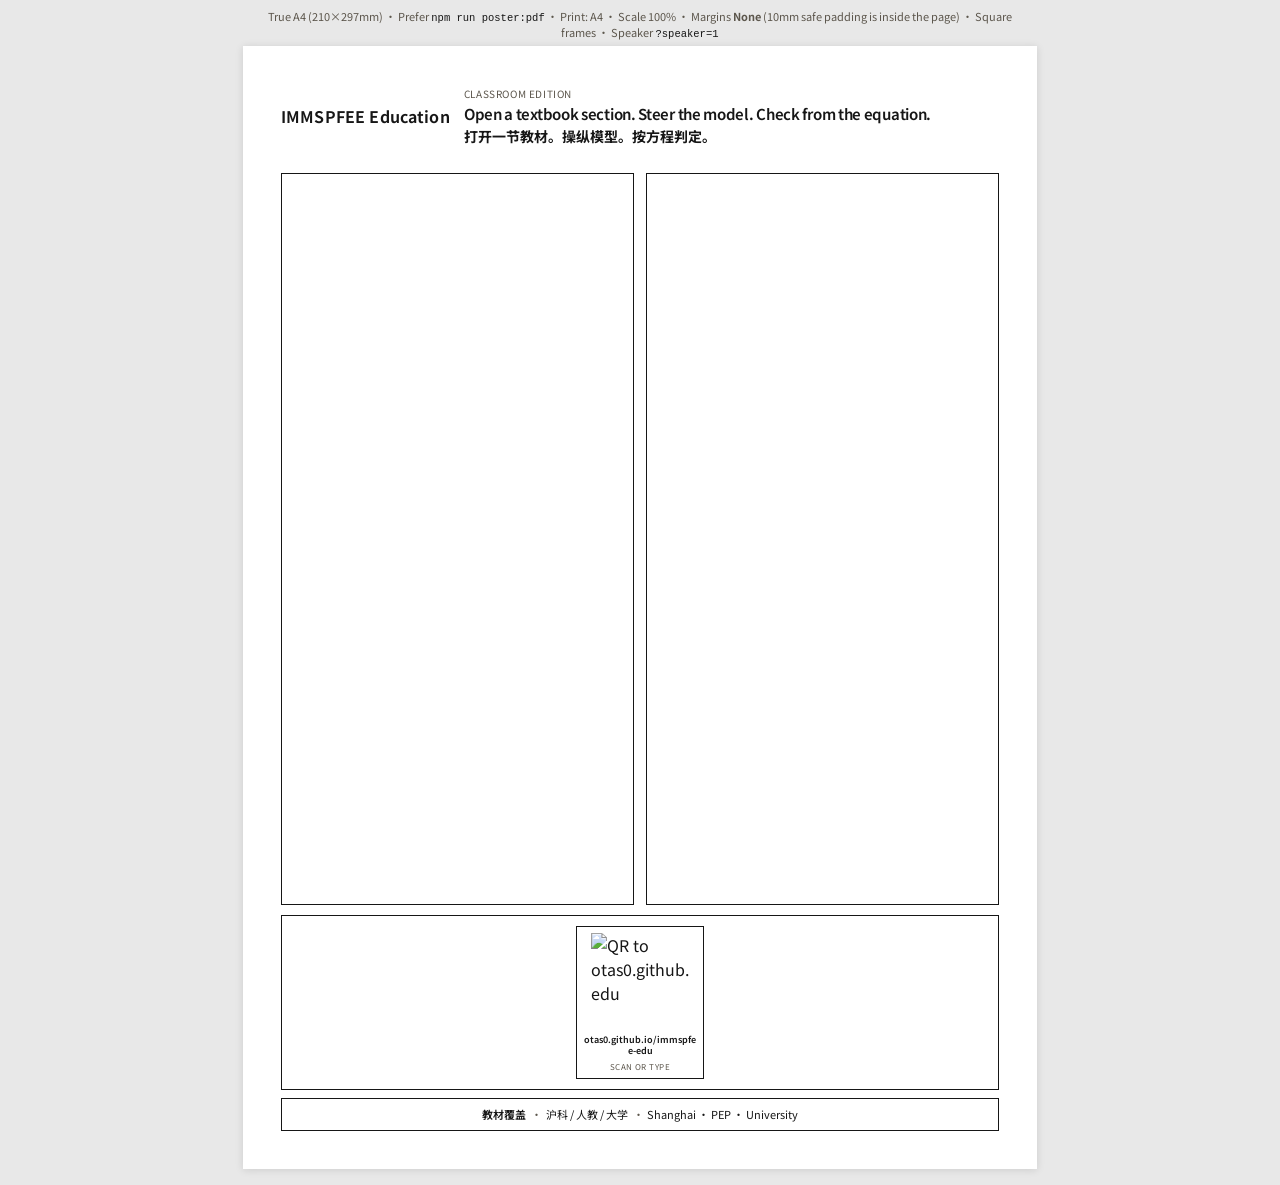
==== docs/promo/poster.html @ 5a4f8398 "Remove the education logo; use a text brand in the header and poster. Co-authored-by: Cursor <cursor" ====
<!DOCTYPE html>
<html lang="en">
<head>
  <meta charset="utf-8" />
  <meta name="viewport" content="width=device-width, initial-scale=1" />
  <title>IMMSPFEE Education — A4 briefing</title>
  <link rel="preconnect" href="https://fonts.googleapis.com" />
  <link rel="preconnect" href="https://fonts.gstatic.com" crossorigin />
  <link href="https://fonts.googleapis.com/css2?family=Noto+Sans+SC:wght@400;500;700&display=swap" rel="stylesheet" />
  <style>
    /* Pure white sheet + brand bar; black ink — no cream */
    :root {
      --ink: #161616;
      --muted: #5c564c;
      --paper: #ffffff;
      --panel: #ffffff;
      --line: #e4dccf;
      --edge: #cfc6b8;
      --dark: #141414;
      --safe: 10mm; /* physical printer hard margin */
      font-family: "Avenir Next", "Segoe UI", "PingFang SC", "Noto Sans SC", sans-serif;
    }

    * { box-sizing: border-box; margin: 0; padding: 0; }

    html, body {
      background: #e8e8e8; /* desk so A4 page reads as a sheet */
      color: var(--ink);
      font-family: inherit;
      -webkit-font-smoothing: antialiased;
    }

    .screen-hint {
      width: min(210mm, 100%);
      margin: 8px auto 6px;
      padding: 0 12px;
      font-size: 11px;
      text-align: center;
      color: var(--muted);
    }
    .screen-hint code { font-size: 10.5px; color: var(--ink); }

    /* True A4 page (210×297). Inner --safe padding = printer hard margin. */
    .sheet {
      width: 210mm;
      height: 297mm;
      margin: 0 auto 16px;
      padding: var(--safe);
      background: #ffffff;
      border: none;
      box-shadow: 0 1px 8px rgba(0,0,0,0.12); /* screen desk only */
      display: flex;
      flex-direction: column;
      overflow: hidden;
      position: relative;
    }

    .top {
      display: grid;
      grid-template-columns: auto 1fr;
      align-items: center;
      gap: 10px 14px;
      padding: 4px 0 10px;
      background: #ffffff; /* brand bar */
      border-bottom: none;
      flex: 0 0 auto;
    }

    .brand {
      display: block;
      max-width: min(280px, 100%);
      line-height: 1.15;
      color: #161616;
      text-decoration: none;
      font-weight: 650;
      font-size: 16px;
      letter-spacing: 0.01em;
      white-space: nowrap;
    }

    .hero { min-width: 0; }
    .hero .eyebrow {
      font-size: 10px;
      letter-spacing: 0.06em;
      text-transform: uppercase;
      color: var(--muted);
      margin-bottom: 4px;
      line-height: 1.2;
    }
    .hero h1 {
      font-size: 15px;
      font-weight: 600;
      letter-spacing: -0.02em;
      line-height: 1.3;
    }
    .hero h1.zh {
      margin-top: 4px;
      font-family: "Noto Sans SC", "PingFang SC", sans-serif;
      font-size: 14px;
      font-weight: 700;
      letter-spacing: 0;
    }

    .lang {
      display: none;
      gap: 6px;
      flex: 0 0 auto;
      justify-self: end;
    }
    .lang button {
      display: grid;
      place-items: center;
      width: 52px;
      height: 32px;
      padding: 0;
      border: 1px solid var(--ink);
      border-radius: 0;
      background: #fff;
      font: inherit;
      font-size: 12px;
      color: var(--muted);
      cursor: pointer;
    }
    .lang button[aria-pressed="true"] {
      background: var(--dark);
      color: #fff;
      border-color: var(--dark);
    }

    .flow {
      display: flex;
      align-items: stretch;
      gap: 0;
      padding: 6px 0 8px;
      border-bottom: none;
      background: transparent;
      flex: 0 0 auto;
    }
    .flow-step {
      flex: 1;
      display: flex;
      flex-direction: column;
      align-items: center;
      justify-content: center;
      gap: 4px;
      padding: 6px 4px;
      position: relative;
      min-width: 0;
    }
    .flow-step:not(:last-child)::after {
      content: "›";
      position: absolute;
      right: -2px;
      top: 50%;
      transform: translateY(-55%);
      font-size: 14px;
      line-height: 1;
      color: var(--muted);
      z-index: 1;
    }
    .flow-step .n {
      width: 26px;
      height: 26px;
      border-radius: 999px;
      background: var(--dark);
      color: #fff;
      display: grid;
      place-items: center;
      font-size: 11px;
      font-weight: 600;
    }
    .flow-step .en {
      font-size: 11px;
      font-weight: 600;
      text-align: center;
      line-height: 1.2;
    }
    .flow-step .zh {
      font-family: "Noto Sans SC", "PingFang SC", sans-serif;
      font-size: 10px;
      color: var(--muted);
      text-align: center;
      line-height: 1.2;
    }
    .flow-step.out .n { background: var(--dark); }
    .flow-step.out .en { color: var(--ink); }

    .layout {
      flex: 1 1 auto;
      display: grid;
      grid-template-columns: 1fr 1fr;
      gap: 12px;
      padding: 4px 0 10px;
      min-height: 0;
      align-items: stretch;
    }

    .pane {
      background: var(--panel);
      border: 1px solid var(--ink);
      border-radius: 0; /* square frames only */
      padding: 11px 12px;
      display: flex;
      flex-direction: column;
      justify-content: space-between;
      gap: 8px;
      min-width: 0;
      min-height: 0;
      height: 100%;
      overflow: hidden;
    }

    .crumb { font-size: 11px; color: var(--muted); line-height: 1.3; }
    .pane h2 {
      font-size: 13.5px;
      font-weight: 600;
      letter-spacing: -0.02em;
      line-height: 1.3;
    }
    .zh h2 {
      font-family: "Noto Sans SC", "PingFang SC", sans-serif;
      font-weight: 700;
      letter-spacing: 0;
    }

    .block h3 {
      font-size: 11px;
      font-weight: 600;
      color: var(--muted);
      letter-spacing: 0.04em;
      text-transform: uppercase;
      margin-bottom: 6px;
      line-height: 1.25;
    }
    .zh .block h3 {
      font-family: "Noto Sans SC", "PingFang SC", sans-serif;
      text-transform: none;
      letter-spacing: 0;
      font-size: 12px;
    }

    .steps { list-style: none; display: grid; gap: 5px; }
    .steps li {
      display: grid;
      grid-template-columns: 24px 1fr;
      gap: 8px;
      align-items: start;
      font-size: 12px;
      line-height: 1.4;
    }
    .steps .n {
      display: grid;
      place-items: center;
      width: 24px;
      height: 24px;
      border-radius: 999px;
      background: var(--dark);
      color: #fff;
      font-size: 11px;
      font-weight: 600;
    }
    .zh .steps li { font-family: "Noto Sans SC", "PingFang SC", sans-serif; }

    .phase-lines {
      list-style: none;
      display: grid;
      gap: 5px;
    }
    .phase-lines li {
      font-size: 11.5px;
      line-height: 1.4;
      padding: 2px 0 2px 10px;
      background: transparent;
      border: none;
      border-left: 2px solid var(--ink);
      border-radius: 0;
      color: var(--ink);
    }
    .zh .phase-lines li { font-family: "Noto Sans SC", "PingFang SC", sans-serif; }

    .callout {
      border: 1px solid var(--ink);
      border-left: 3px solid var(--ink);
      padding: 7px 9px;
      background: #ffffff;
      border-radius: 0;
    }
    .callout p { font-size: 11.5px; font-weight: 500; line-height: 1.35; }
    .zh .callout p { font-family: "Noto Sans SC", "PingFang SC", sans-serif; }

    .facts {
      margin-top: 0;
      padding-top: 8px;
      border-top: 1px solid var(--ink);
      display: grid;
      gap: 6px;
    }
    .facts p { font-size: 11px; line-height: 1.45; }
    .zh .facts p { font-family: "Noto Sans SC", "PingFang SC", sans-serif; }
    .facts a {
      color: var(--ink);
      text-underline-offset: 2px;
      word-break: break-all;
      font-size: 11px;
    }

    .dock {
      display: grid;
      grid-template-columns: 1fr auto 1fr;
      gap: 12px;
      align-items: center;
      margin: 0 0 8px;
      padding: 10px 12px;
      background: #ffffff;
      border: 1px solid var(--ink);
      border-radius: 0;
      flex: 0 0 auto;
    }

    .dock .side h3 {
      font-size: 11px;
      font-weight: 600;
      color: var(--muted);
      margin-bottom: 4px;
    }
    .dock .side p { font-size: 12px; line-height: 1.4; }
    .dock .side.zh {
      text-align: right;
      font-family: "Noto Sans SC", "PingFang SC", sans-serif;
    }
    .dock .url {
      margin-top: 2px;
      font-size: 9.5px;
      color: var(--muted);
      word-break: break-all;
    }

    .qr-box {
      width: 34mm;
      padding: 6px;
      background: var(--panel);
      border: 1px solid var(--ink);
      border-radius: 0;
      display: grid;
      gap: 4px;
      justify-items: center;
    }
    .qr-box img {
      width: 26mm;
      height: 26mm;
      display: block;
      border-radius: 0;
    }
    .qr-box .short {
      font-size: 9px;
      font-weight: 600;
      text-align: center;
      color: var(--ink);
      line-height: 1.2;
      word-break: break-all;
    }
    .qr-box .hint {
      font-size: 8px;
      letter-spacing: 0.06em;
      text-transform: uppercase;
      color: var(--muted);
    }

    .books {
      margin: 0;
      padding: 8px 12px;
      border: 1px solid var(--ink);
      border-radius: 0;
      background: #ffffff;
      text-align: center;
      font-size: 11px;
      color: var(--ink);
      line-height: 1.35;
      flex: 0 0 auto;
    }
    .books strong { font-weight: 600; }
    .books .sep { color: var(--muted); margin: 0 0.3em; }

    /* Speaker: larger type + projection QR; still fits one A4 with safe margins */
    body[data-mode="speaker"] .top { grid-template-columns: auto 1fr auto; }
    body[data-mode="speaker"] .lang { display: flex; }
    body[data-mode="speaker"] .brand { max-width: 220px; font-size: 15px; }
    body[data-mode="speaker"] .hero h1 { font-size: 16px; line-height: 1.2; }
    body[data-mode="speaker"] .hero h1.zh { font-size: 15px; }
    body[data-mode="speaker"] .layout { grid-template-columns: 1fr; }
    body[data-mode="speaker"] .pane { padding: 10px 12px; gap: 8px; }
    body[data-mode="speaker"] .pane h2 { font-size: 16px; }
    body[data-mode="speaker"] .steps li { font-size: 13px; }
    body[data-mode="speaker"] .callout p { font-size: 13px; }
    body[data-mode="speaker"] .facts p { font-size: 11.5px; }
    body[data-mode="speaker"] .qr-box {
      width: 48mm;
      padding: 6px;
    }
    body[data-mode="speaker"] .qr-box img {
      width: 38mm;
      height: 38mm;
    }
    body[data-mode="speaker"] .qr-box .short { font-size: 9.5px; }
    body[data-mode="speaker"][data-lang="en"] .pane.zh,
    body[data-mode="speaker"][data-lang="en"] .dock .side.zh,
    body[data-mode="speaker"][data-lang="en"] .hero h1.zh,
    body[data-mode="speaker"][data-lang="en"] .flow-step .zh,
    body[data-mode="speaker"][data-lang="en"] .books .zh-only { display: none; }
    body[data-mode="speaker"][data-lang="zh"] .pane.en,
    body[data-mode="speaker"][data-lang="zh"] .dock .side.en,
    body[data-mode="speaker"][data-lang="zh"] .hero h1.en,
    body[data-mode="speaker"][data-lang="zh"] .flow-step .en,
    body[data-mode="speaker"][data-lang="zh"] .books .en-only { display: none; }

    @media screen and (max-width: 360px) {
      .sheet {
        width: 100%;
        height: auto;
        min-height: 0;
        padding: 12px;
        box-shadow: none;
      }
      .top { grid-template-columns: 1fr; gap: 4px; padding: 8px; }
      .brand { max-width: min(220px, calc(100vw - 40px)); font-size: 15px; }
      .hero .eyebrow { margin-bottom: 1px; }
      .hero h1 { font-size: 12.5px; line-height: 1.15; }
      .hero h1.zh { font-size: 12px; line-height: 1.15; margin-top: 1px; }
      .flow { flex-wrap: wrap; gap: 4px; }
      .flow-step { flex: 1 1 40%; padding: 4px; }
      .flow-step:not(:last-child)::after { display: none; }
      .layout { grid-template-columns: 1fr; padding: 8px; }
      .dock {
        grid-template-columns: 1fr;
        justify-items: center;
        text-align: center;
        margin: 0 8px 6px;
      }
      .dock .side.zh { text-align: center; }
      .books { margin: 0 8px 10px; border-radius: 0; }
    }

    @media print {
      /* Exact A4 page; safe padding lives inside the sheet (not @page), so scale 100% + margins none works */
      html, body {
        background: #ffffff !important;
        margin: 0 !important;
        padding: 0 !important;
        width: 210mm;
        height: 297mm;
        overflow: hidden;
        -webkit-print-color-adjust: exact;
        print-color-adjust: exact;
      }
      .screen-hint { display: none !important; }
      .sheet {
        width: 210mm !important;
        height: 297mm !important;
        margin: 0 !important;
        border: none !important;
        box-shadow: none !important;
        padding: var(--safe) !important;
        background: #ffffff !important;
        overflow: hidden !important;
        -webkit-print-color-adjust: exact;
        print-color-adjust: exact;
        page-break-inside: avoid;
        break-inside: avoid;
      }
      body[data-mode="speaker"] .lang { display: none !important; }
      .brand { max-width: 240px !important; font-size: 15px; }
      @page { size: A4 portrait; margin: 0; }
    }
  </style>
</head>
<body>
  <p class="screen-hint">
    True A4 (210×297mm) · Prefer <code>npm run poster:pdf</code> ·
    Print: A4 · Scale 100% · Margins <strong>None</strong> (10mm safe padding is inside the page) ·
    Square frames · Speaker <code>?speaker=1</code>
  </p>

  <article class="sheet" data-poster-sheet>
    <header class="top">
      <a class="brand" data-live-href href="https://otas0.github.io/immspfee-edu/">IMMSPFEE Education</a>
      <div class="hero">
        <p class="eyebrow" data-copy="eyebrow">Classroom edition</p>
        <h1 class="en" data-copy="hero.en">Open a textbook section. Steer the model. Check from the equation.</h1>
        <h1 class="zh" data-copy="hero.zh">打开一节教材。操纵模型。按方程判定。</h1>
      </div>
      <div class="lang" role="group" aria-label="Language">
        <button type="button" data-lang="en" aria-pressed="true">EN</button>
        <button type="button" data-lang="zh" aria-pressed="false">中文</button>
      </div>
    </header>

    <nav class="flow" aria-label="Lesson phases" data-flow></nav>

    <div class="layout">
      <section class="pane en" lang="en" data-pane="en"></section>
      <section class="pane zh" lang="zh-Hans" data-pane="zh"></section>
    </div>

    <footer class="dock">
      <div class="side en" lang="en" data-dock="en"></div>
      <div class="qr-box">
        <img src="edu-qr.svg" alt="QR to otas0.github.io/immspfee-edu" width="120" height="120" />
        <span class="short" data-short>otas0.github.io/<wbr />immspfee-edu</span>
        <span class="hint" data-copy="qrHint">scan or type</span>
      </div>
      <div class="side zh" lang="zh-Hans" data-dock="zh"></div>
    </footer>

    <p class="books" data-books>
      <strong class="zh-only">教材覆盖</strong><strong class="en-only" hidden>Coverage</strong>
      <span class="sep">·</span><span data-books-zh>沪科 / 人教 / 大学</span>
      <span class="sep">·</span><span class="en-only" data-books-en>Shanghai · PEP · University</span>
    </p>
  </article>

  <script type="module">
    import { COPY, LIVE, SHORT } from './poster-copy.js';

    const params = new URLSearchParams(location.search);
    const speaker = params.get('speaker') === '1' || params.get('mode') === 'speaker';
    let lang = params.get('lang') === 'zh' ? 'zh' : 'en';

    function fillFlow() {
      const host = document.querySelector('[data-flow]');
      host.innerHTML = COPY.phases.map((p, i) => `
        <div class="flow-step">
          <span class="n">${i + 1}</span>
          <span class="en">${p.en}</span>
          <span class="zh">${p.zh}</span>
        </div>`).join('') + `
        <div class="flow-step out">
          <span class="n">→</span>
          <span class="en">${COPY.equation.en}</span>
          <span class="zh">${COPY.equation.zh}</span>
        </div>`;
    }

    function fillPane(key) {
      const c = COPY[key];
      const el = document.querySelector(`[data-pane="${key}"]`);
      el.innerHTML = `
        <p class="crumb">${c.crumb}</p>
        <h2>${c.h2}</h2>
        <div class="block">
          <h3>${c.try}</h3>
          <ol class="steps">
            ${c.steps.map((t, i) => `<li><span class="n">${i + 1}</span><span>${t}</span></li>`).join('')}
          </ol>
        </div>
        <div class="block">
          <h3>${c.see}</h3>
          <div class="callout"><p>${c.seeBody}</p></div>
        </div>
        <div class="block">
          <h3>${c.phases}</h3>
          <ul class="phase-lines">
            ${c.phaseLines.map((t) => `<li>${t}</li>`).join('')}
          </ul>
        </div>
        <div class="block">
          <h3>${c.why}</h3>
          <div class="callout"><p>${c.whyBody}</p></div>
        </div>
        <div class="block facts">
          <h3>${c.what}</h3>
          <p>${c.whatBody}</p>
          <p><a href="${LIVE}">${SHORT}</a></p>
        </div>`;
    }

    function fillDock(key) {
      const c = COPY[key];
      const el = document.querySelector(`[data-dock="${key}"]`);
      el.innerHTML = `
        <h3>${c.open}</h3>
        <p>${c.openBody}</p>
        <p class="url">${SHORT}</p>`;
    }

    async function fillBooks() {
      try {
        const res = await fetch('./poster-books.json', { cache: 'no-store' });
        if (!res.ok) return;
        const data = await res.json();
        const zh = document.querySelector('[data-books-zh]');
        const en = document.querySelector('[data-books-en]');
        if (zh) zh.textContent = data.line.shortZh;
        if (en) en.textContent = data.line.shortEn;
        const labelZh = document.querySelector('.books .zh-only');
        const labelEn = document.querySelector('.books .en-only');
        if (labelZh) labelZh.textContent = data.line.labelZh;
        if (labelEn && labelEn.tagName === 'STRONG') labelEn.textContent = data.line.labelEn;
      } catch {
        /* keep fallback markup */
      }
    }

    function applySpeakerChrome() {
      document.body.dataset.mode = 'speaker';
      document.body.dataset.lang = lang;
      document.documentElement.lang = lang === 'zh' ? 'zh-Hans' : 'en';
      const eyebrow = document.querySelector('[data-copy="eyebrow"]');
      if (eyebrow) eyebrow.textContent = COPY.speakerEyebrow[lang];
      document.querySelectorAll('.lang button').forEach((btn) => {
        btn.setAttribute('aria-pressed', btn.getAttribute('data-lang') === lang ? 'true' : 'false');
      });
      const zhOnly = document.querySelectorAll('.books .zh-only');
      const enOnly = document.querySelectorAll('.books .en-only');
      zhOnly.forEach((n) => { n.hidden = lang === 'en'; });
      enOnly.forEach((n) => { n.hidden = lang === 'zh'; });
    }

    document.querySelectorAll('[data-live-href]').forEach((a) => { a.href = LIVE; });
    document.querySelector('[data-copy="hero.en"]').textContent = COPY.hero.en;
    document.querySelector('[data-copy="hero.zh"]').textContent = COPY.hero.zh;
    document.querySelector('[data-copy="qrHint"]').textContent =
      speaker && lang === 'zh' ? COPY.qrHint.zh : COPY.qrHint.en;
    document.querySelector('[data-short]').innerHTML = SHORT.replace('/', '/<wbr />');

    fillFlow();
    fillPane('en');
    fillPane('zh');
    fillDock('en');
    fillDock('zh');
    await fillBooks();

    if (speaker) applySpeakerChrome();
    else {
      document.querySelector('[data-copy="eyebrow"]').textContent = COPY.eyebrow.en;
      document.querySelectorAll('.books .en-only').forEach((n) => { n.hidden = false; });
    }

    document.querySelectorAll('.lang button').forEach((btn) => {
      btn.addEventListener('click', () => {
        lang = btn.getAttribute('data-lang');
        applySpeakerChrome();
        document.querySelector('[data-copy="qrHint"]').textContent =
          lang === 'zh' ? COPY.qrHint.zh : COPY.qrHint.en;
        const u = new URL(location.href);
        u.searchParams.set('speaker', '1');
        u.searchParams.set('lang', lang);
        history.replaceState(null, '', u.pathname + u.search + u.hash);
      });
    });
  </script>
</body>
</html>
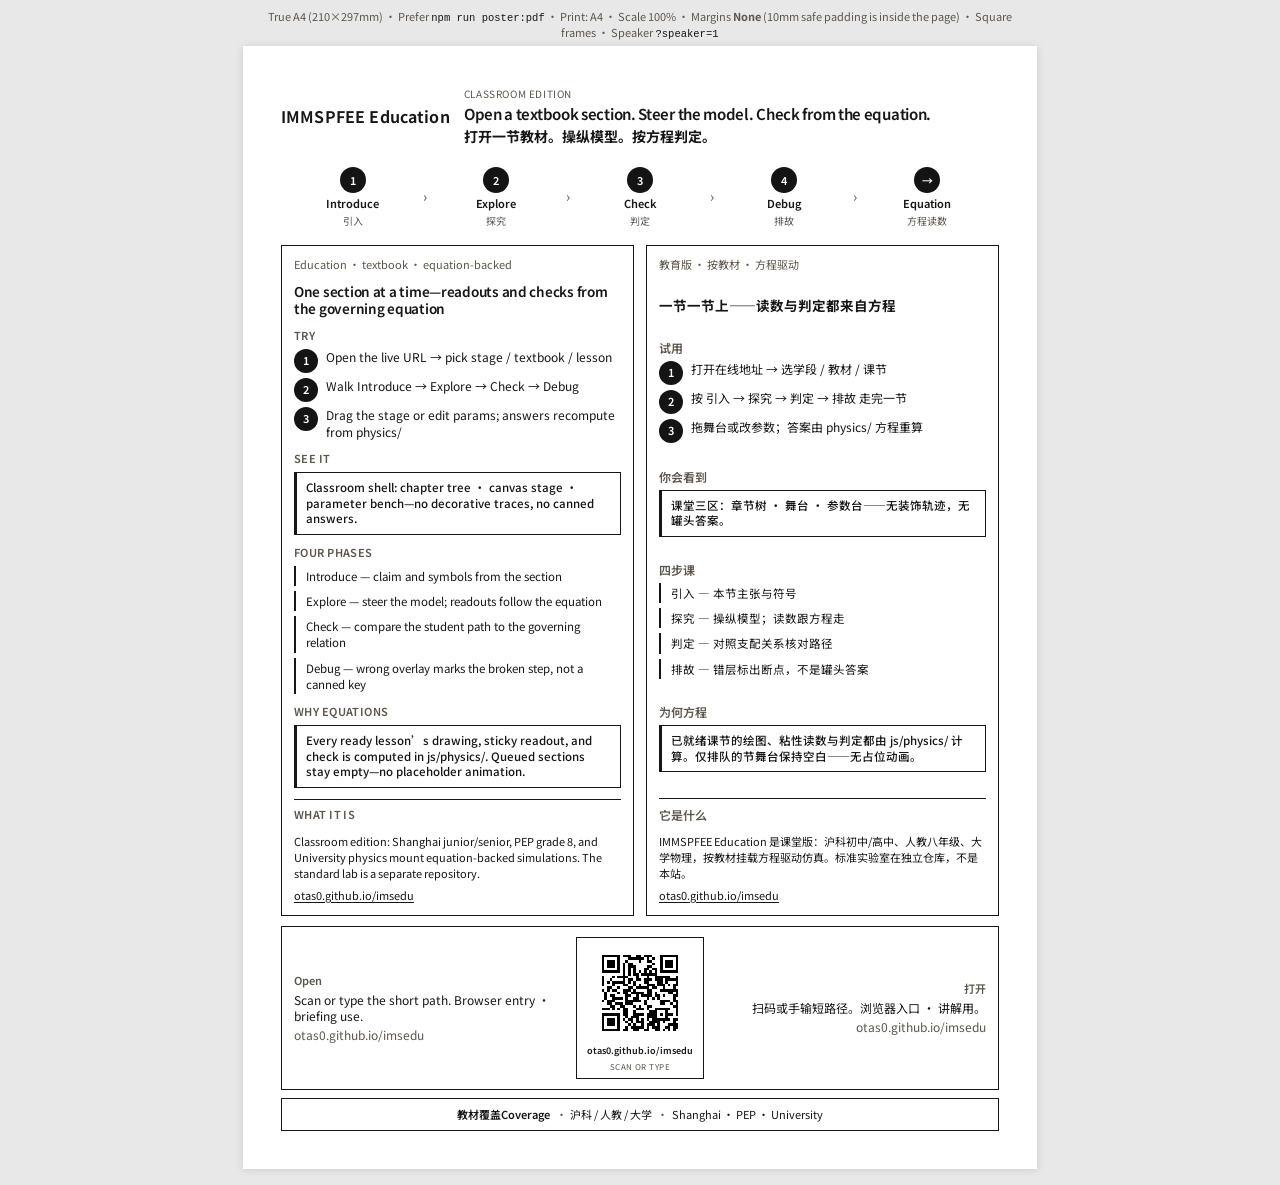
==== commit 0f5ad60e: "Point live Pages and docs at otas0.github.io/imsedu after repo rename. Co-authored-by: Cursor <curso" ====
--- a/docs/promo/poster.html
+++ b/docs/promo/poster.html
@@ -482,7 +482,7 @@
 
   <article class="sheet" data-poster-sheet>
     <header class="top">
-      <a class="brand" data-live-href href="https://otas0.github.io/immspfee-edu/">IMMSPFEE Education</a>
+      <a class="brand" data-live-href href="https://otas0.github.io/imsedu/">IMMSPFEE Education</a>
       <div class="hero">
         <p class="eyebrow" data-copy="eyebrow">Classroom edition</p>
         <h1 class="en" data-copy="hero.en">Open a textbook section. Steer the model. Check from the equation.</h1>
@@ -504,8 +504,8 @@
     <footer class="dock">
       <div class="side en" lang="en" data-dock="en"></div>
       <div class="qr-box">
-        <img src="edu-qr.svg" alt="QR to otas0.github.io/immspfee-edu" width="120" height="120" />
-        <span class="short" data-short>otas0.github.io/<wbr />immspfee-edu</span>
+        <img src="edu-qr.svg" alt="QR to otas0.github.io/imsedu" width="120" height="120" />
+        <span class="short" data-short>otas0.github.io/<wbr />imsedu</span>
         <span class="hint" data-copy="qrHint">scan or type</span>
       </div>
       <div class="side zh" lang="zh-Hans" data-dock="zh"></div>
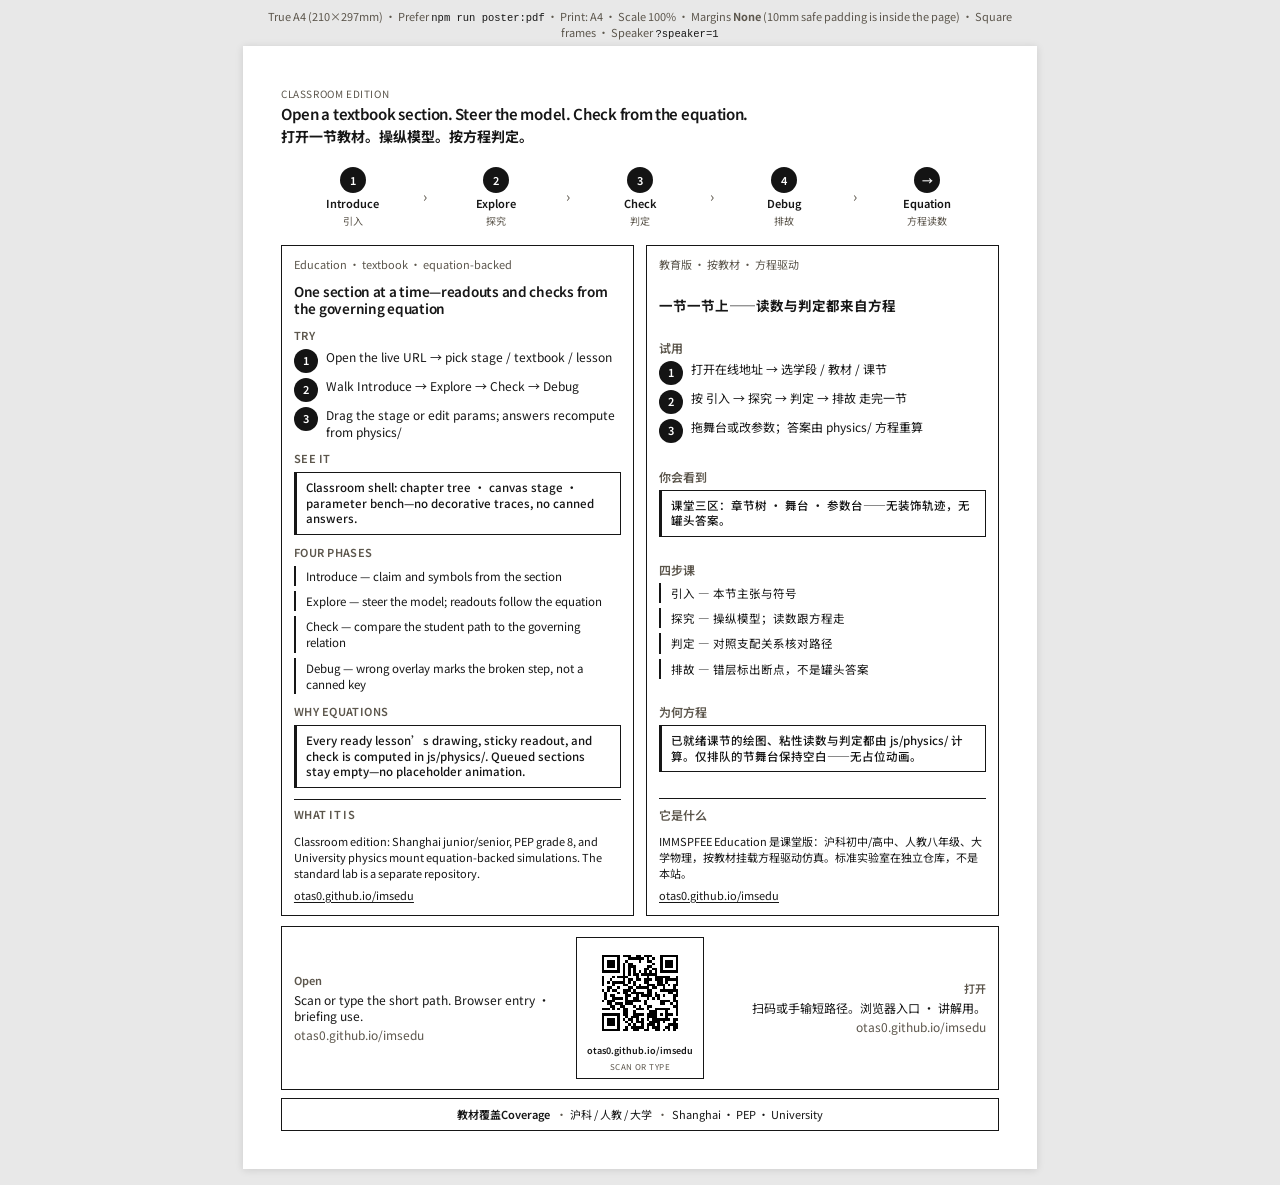
==== commit e6bac17a: "Remove the header brand cell entirely; keep only nav and language controls. Co-authored-by: Cursor <" ====
--- a/docs/promo/poster.html
+++ b/docs/promo/poster.html
@@ -8,7 +8,7 @@
   <link rel="preconnect" href="https://fonts.gstatic.com" crossorigin />
   <link href="https://fonts.googleapis.com/css2?family=Noto+Sans+SC:wght@400;500;700&display=swap" rel="stylesheet" />
   <style>
-    /* Pure white sheet + brand bar; black ink — no cream */
+    /* Pure white sheet; black ink — no cream, no brand mark */
     :root {
       --ink: #161616;
       --muted: #5c564c;
@@ -57,25 +57,13 @@
 
     .top {
       display: grid;
-      grid-template-columns: auto 1fr;
-      align-items: center;
+      grid-template-columns: 1fr;
+      align-items: start;
       gap: 10px 14px;
       padding: 4px 0 10px;
-      background: #ffffff; /* brand bar */
+      background: #ffffff;
       border-bottom: none;
       flex: 0 0 auto;
-    }
-
-    .brand {
-      display: block;
-      max-width: min(280px, 100%);
-      line-height: 1.15;
-      color: #161616;
-      text-decoration: none;
-      font-weight: 650;
-      font-size: 16px;
-      letter-spacing: 0.01em;
-      white-space: nowrap;
     }
 
     .hero { min-width: 0; }
@@ -382,9 +370,8 @@
     .books .sep { color: var(--muted); margin: 0 0.3em; }
 
     /* Speaker: larger type + projection QR; still fits one A4 with safe margins */
-    body[data-mode="speaker"] .top { grid-template-columns: auto 1fr auto; }
+    body[data-mode="speaker"] .top { grid-template-columns: 1fr auto; }
     body[data-mode="speaker"] .lang { display: flex; }
-    body[data-mode="speaker"] .brand { max-width: 220px; font-size: 15px; }
     body[data-mode="speaker"] .hero h1 { font-size: 16px; line-height: 1.2; }
     body[data-mode="speaker"] .hero h1.zh { font-size: 15px; }
     body[data-mode="speaker"] .layout { grid-template-columns: 1fr; }
@@ -422,7 +409,6 @@
         box-shadow: none;
       }
       .top { grid-template-columns: 1fr; gap: 4px; padding: 8px; }
-      .brand { max-width: min(220px, calc(100vw - 40px)); font-size: 15px; }
       .hero .eyebrow { margin-bottom: 1px; }
       .hero h1 { font-size: 12.5px; line-height: 1.15; }
       .hero h1.zh { font-size: 12px; line-height: 1.15; margin-top: 1px; }
@@ -468,7 +454,6 @@
         break-inside: avoid;
       }
       body[data-mode="speaker"] .lang { display: none !important; }
-      .brand { max-width: 240px !important; font-size: 15px; }
       @page { size: A4 portrait; margin: 0; }
     }
   </style>
@@ -482,7 +467,6 @@
 
   <article class="sheet" data-poster-sheet>
     <header class="top">
-      <a class="brand" data-live-href href="https://otas0.github.io/imsedu/">IMMSPFEE Education</a>
       <div class="hero">
         <p class="eyebrow" data-copy="eyebrow">Classroom edition</p>
         <h1 class="en" data-copy="hero.en">Open a textbook section. Steer the model. Check from the equation.</h1>
